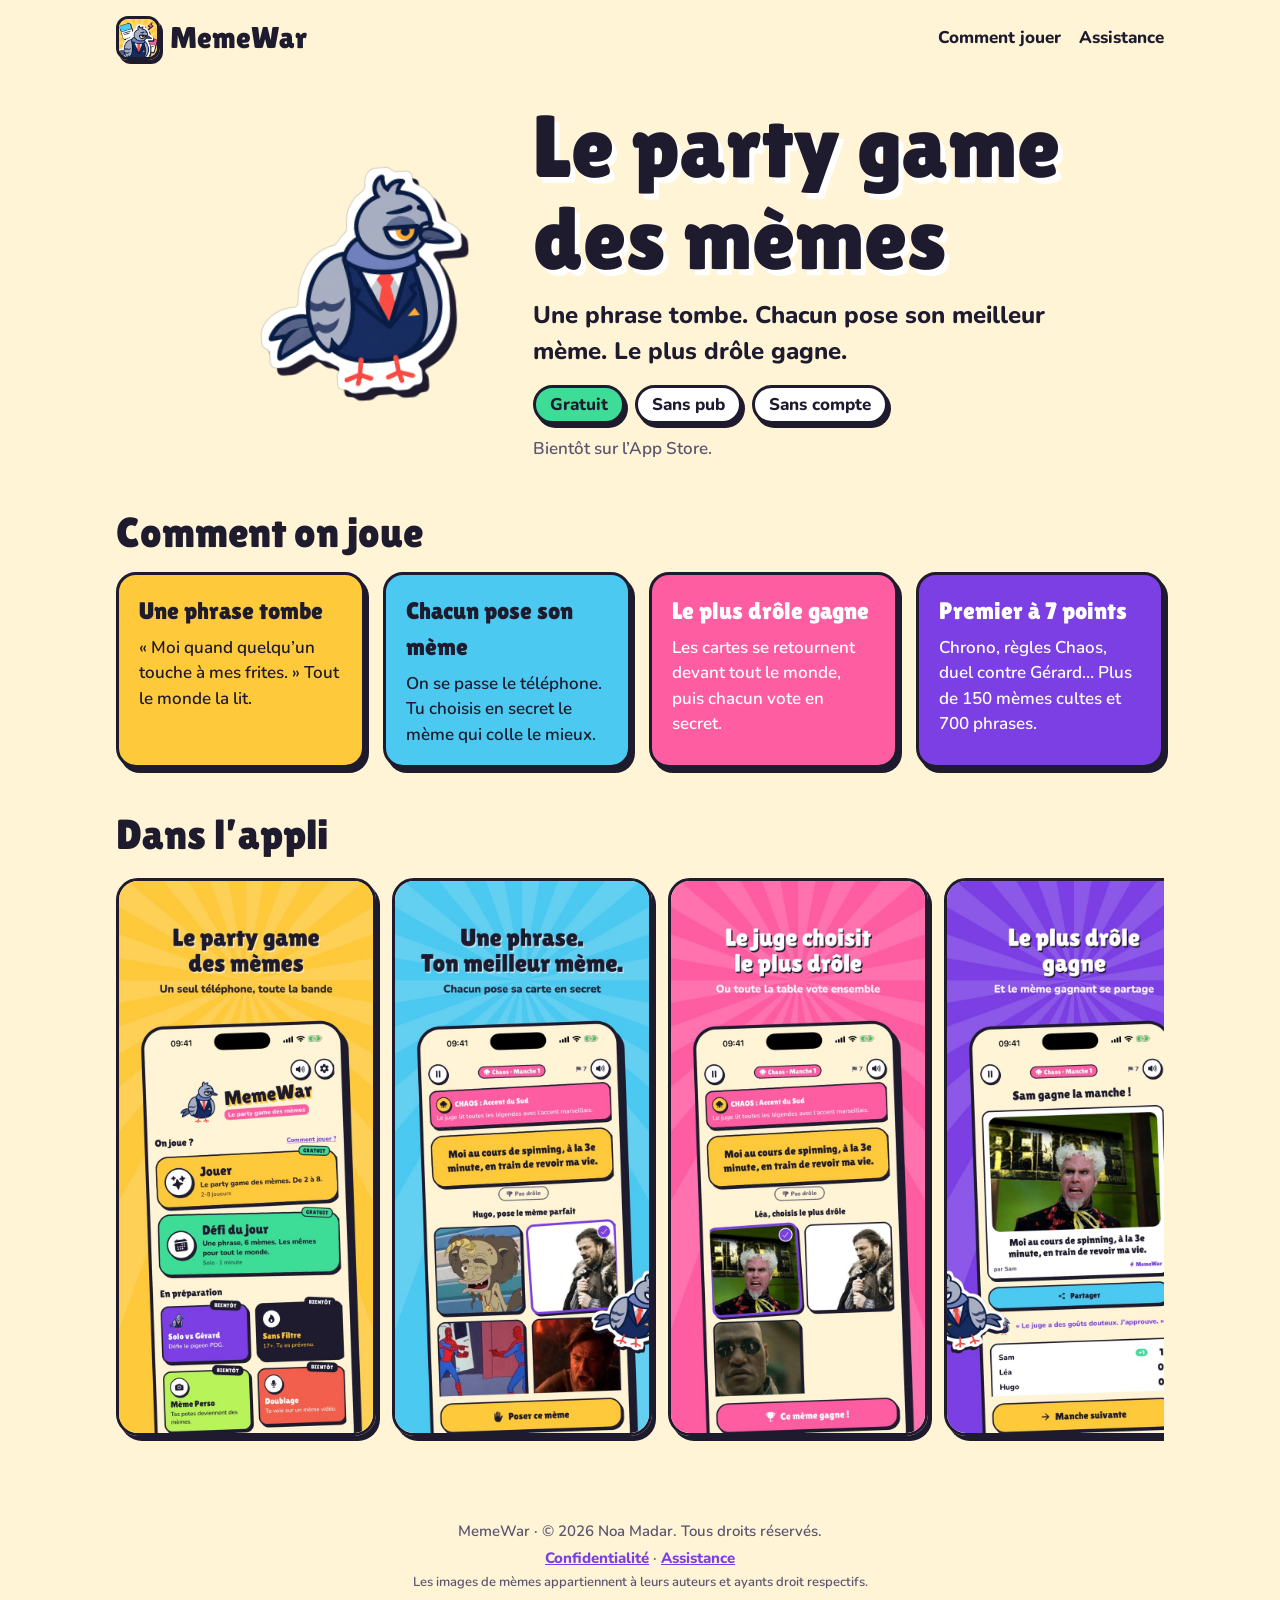
==== index.html @ fdfa9d1e "MemeWar website (home, privacy, support)" ====
<!doctype html>
<html lang="fr">
<head>
<meta charset="utf-8">
<meta name="viewport" content="width=device-width, initial-scale=1">
<title>MemeWar — le party game des mèmes</title>
<meta name="description" content="Une phrase tombe, chacun pose son meilleur mème, le plus drôle gagne. Le party game à jouer sur un seul téléphone.">
<meta property="og:title" content="MemeWar — le party game des mèmes">
<meta property="og:description" content="Une phrase tombe, chacun pose son meilleur mème, le plus drôle gagne. Le party game à jouer sur un seul téléphone.">
<meta property="og:image" content="img/icon.png">
<link rel="icon" href="img/icon.png">
<link rel="apple-touch-icon" href="img/icon.png">
<link rel="preconnect" href="https://fonts.googleapis.com">
<link rel="preconnect" href="https://fonts.gstatic.com" crossorigin>
<link href="https://fonts.googleapis.com/css2?family=Lilita+One&family=Nunito:wght@600;800&display=swap" rel="stylesheet">
<link rel="stylesheet" href="style.css">
</head>
<body>
<header class="top">
  <a class="brand" href="./"><img src="img/icon.png" alt="" width="44" height="44"><span>MemeWar</span></a>
  <nav><a href="./#jouer">Comment jouer</a><a href="assistance.html">Assistance</a></nav>
</header>
<main>
  <section class="hero">
    <img class="mascot" src="img/gerard.png" alt="Gérard, le pigeon PDG, mascotte de MemeWar" width="280" height="280">
    <div>
      <h1>Le party game<br>des mèmes</h1>
      <p class="lead">Une phrase tombe. Chacun pose son meilleur mème. Le plus drôle gagne.</p>
      <p class="badges"><span class="pill mint">Gratuit</span><span class="pill">Sans pub</span><span class="pill">Sans compte</span></p>
      <p class="soon">Bientôt sur l’App Store.</p>
    </div>
  </section>

  <section id="jouer" class="steps">
    <h2>Comment on joue</h2>
    <ol>
      <li class="card mustard"><strong>Une phrase tombe</strong><span>« Moi quand quelqu’un touche à mes frites. » Tout le monde la lit.</span></li>
      <li class="card sky"><strong>Chacun pose son mème</strong><span>On se passe le téléphone. Tu choisis en secret le mème qui colle le mieux.</span></li>
      <li class="card pink"><strong>Le plus drôle gagne</strong><span>Les cartes se retournent devant tout le monde, puis chacun vote en secret.</span></li>
      <li class="card purple"><strong>Premier à 7 points</strong><span>Chrono, règles Chaos, duel contre Gérard… Plus de 150 mèmes cultes et 700 phrases.</span></li>
    </ol>
  </section>

  <section class="shots">
    <h2>Dans l’appli</h2>
    <div class="strip">
      <img src="img/1-accueil.jpg" alt="Le party game des mèmes" width="330" height="717" loading="lazy">
      <img src="img/2-jeu.jpg" alt="Une phrase, ton meilleur mème" width="330" height="717" loading="lazy">
      <img src="img/3-table.jpg" alt="Tout le monde vote pour le plus drôle" width="330" height="717" loading="lazy">
      <img src="img/4-gagnant.jpg" alt="Le plus drôle gagne" width="330" height="717" loading="lazy">
      <img src="img/5-options.jpg" alt="Chrono, Chaos, Duel…" width="330" height="717" loading="lazy">
      <img src="img/6-fin.jpg" alt="Qui gagnera la MemeWar ?" width="330" height="717" loading="lazy">
    </div>
  </section>
</main>
<footer>
  <p>MemeWar · © 2026 Noa Madar. Tous droits réservés.</p>
  <p><a href="confidentialite.html">Confidentialité</a> · <a href="assistance.html">Assistance</a></p>
  <p class="small">Les images de mèmes appartiennent à leurs auteurs et ayants droit respectifs.</p>
</footer>
</body>
</html>
---- style.css ----
:root{--bg:#FFF4D6;--ink:#1E1B2E;--soft:#5B5670;--card:#fff;--mustard:#FFC93C;--purple:#7B3FE4;--pink:#FF5DA2;--mint:#3DDC97;--sky:#4CC9F0}
*{box-sizing:border-box}
html{-webkit-text-size-adjust:100%}
body{margin:0;background:var(--bg);color:var(--ink);font:600 17px/1.5 Nunito,system-ui,sans-serif}
a{color:var(--purple);font-weight:800}
h1,h2,.brand span{font-family:"Lilita One",system-ui,sans-serif;font-weight:400;line-height:1.05}
.top{display:flex;align-items:center;justify-content:space-between;gap:12px;flex-wrap:wrap;max-width:1080px;margin:0 auto;padding:16px}
.brand{display:flex;align-items:center;gap:10px;text-decoration:none;color:var(--ink)}
.brand img{border-radius:12px;border:3px solid var(--ink);box-shadow:3px 4px 0 var(--ink)}
.brand span{font-size:30px}
nav{display:flex;gap:18px}
nav a{color:var(--ink);text-decoration:none}
main{max-width:1080px;margin:0 auto;padding:0 16px 40px}
.hero{display:flex;align-items:center;gap:32px;padding:24px 0 40px;flex-wrap:wrap;justify-content:center}
.mascot{width:min(280px,70vw);height:auto;transform:rotate(-4deg)}
.hero h1{font-size:clamp(48px,9vw,88px);margin:0 0 12px;text-shadow:5px 6px 0 #fff}
.lead{font-size:clamp(19px,2.6vw,24px);font-weight:800;max-width:520px;margin:0 0 16px}
.badges{display:flex;gap:10px;flex-wrap:wrap;margin:0 0 12px}
.pill{border:3px solid var(--ink);border-radius:999px;background:#fff;padding:4px 14px;font-weight:800;box-shadow:3px 4px 0 var(--ink)}
.pill.mint{background:var(--mint)}
.soon{color:var(--soft);margin:0}
h2{font-size:clamp(30px,5vw,42px);margin:8px 0 18px}
.steps ol{list-style:none;padding:0;margin:0;display:grid;grid-template-columns:repeat(auto-fit,minmax(220px,1fr));gap:18px}
.card{background:var(--card);border:3px solid var(--ink);border-radius:20px;box-shadow:4px 5px 0 var(--ink);padding:18px 20px;margin:0 0 18px}
.steps .card{margin:0;display:flex;flex-direction:column;gap:6px}
.card strong{font-family:"Lilita One",system-ui,sans-serif;font-weight:400;font-size:24px}
.mustard{background:var(--mustard)}.sky{background:var(--sky)}.pink{background:var(--pink);color:#fff}.purple{background:var(--purple);color:#fff}.mint{background:var(--mint)}
.shots{padding-top:36px}
.strip{display:flex;gap:16px;overflow-x:auto;padding:4px 4px 16px;scroll-snap-type:x mandatory}
.strip img{flex:0 0 auto;width:min(260px,62vw);height:auto;border-radius:22px;border:3px solid var(--ink);box-shadow:4px 5px 0 var(--ink);scroll-snap-align:start}
.doc{max-width:760px}
.doc h1{font-size:clamp(40px,7vw,60px);margin:16px 0 8px}
.doc h2{font-size:24px;margin:0 0 6px}
.doc .card p{margin:0}
.meta{color:var(--soft);margin:0 0 20px}
.todo{background:var(--mustard);padding:0 6px;border-radius:6px}
footer{text-align:center;color:var(--soft);padding:24px 16px 40px;font-size:15px}
footer p{margin:4px 0}.small{font-size:13px}
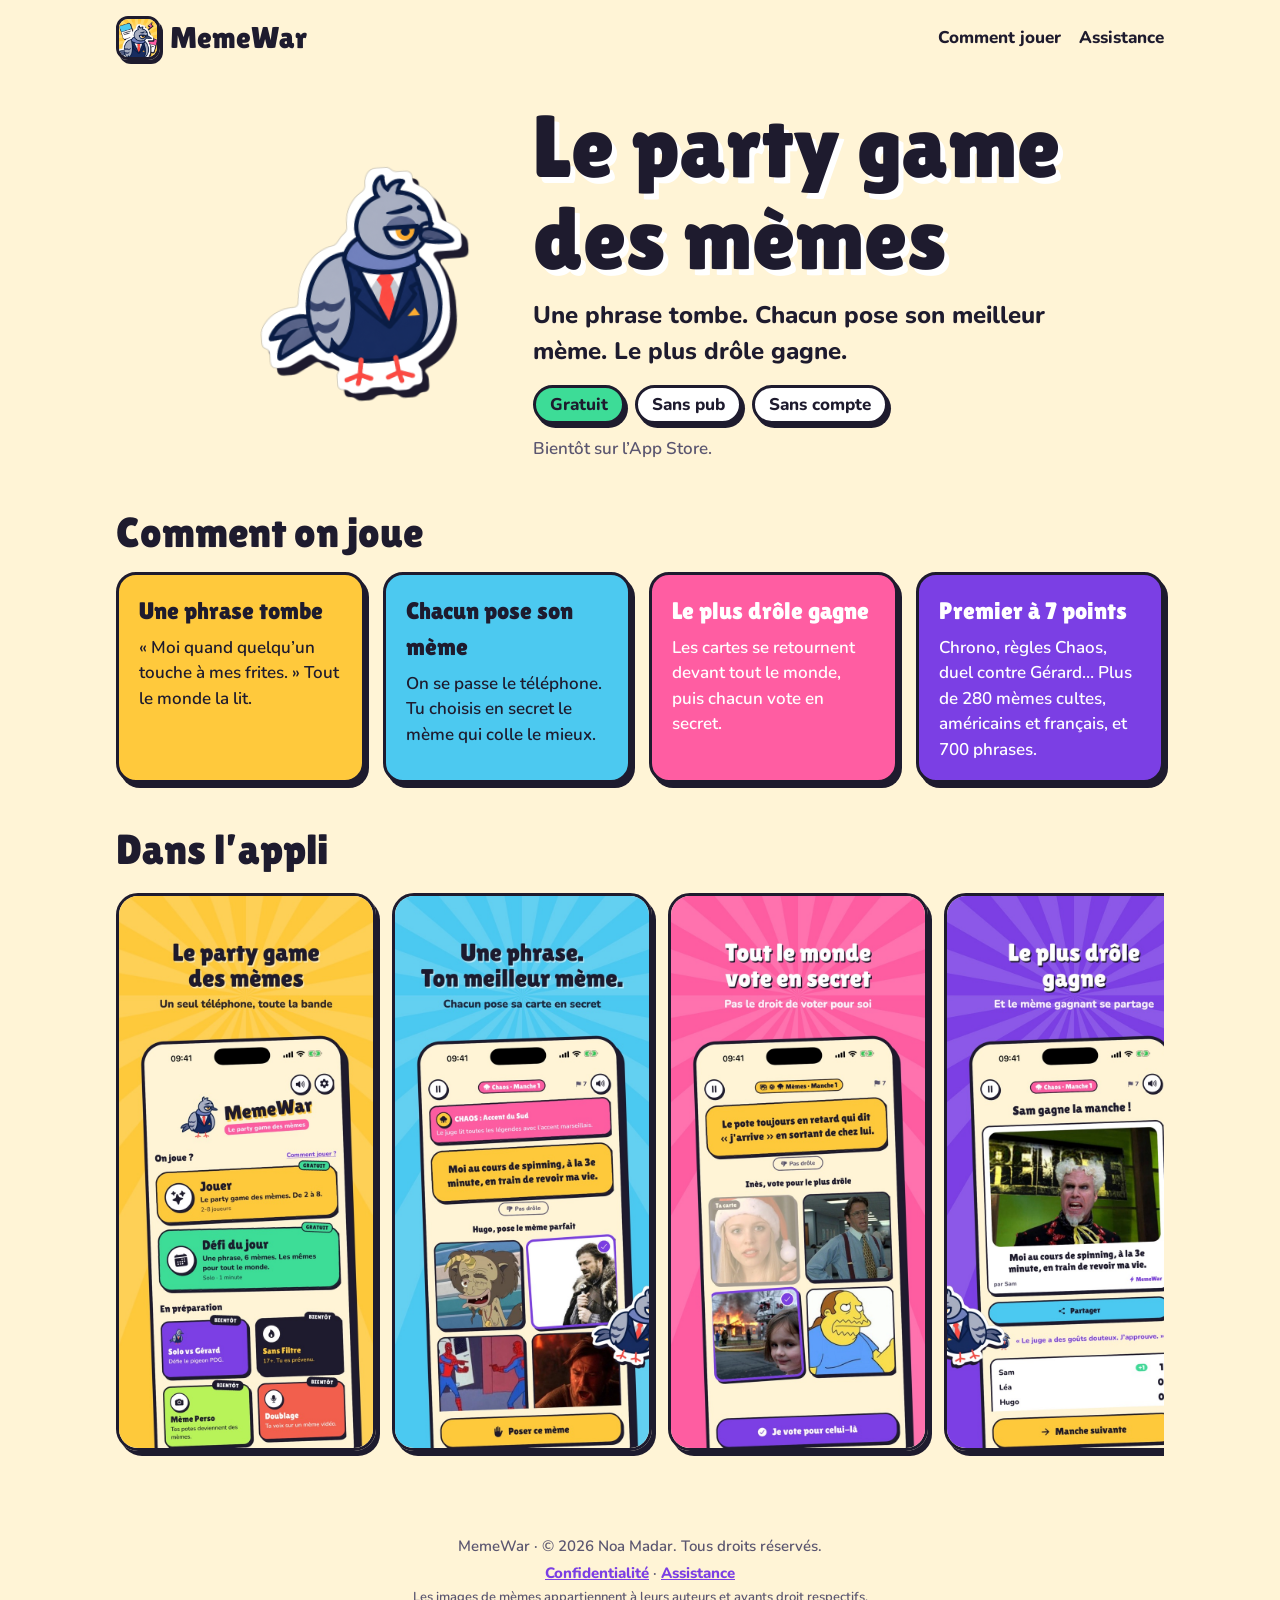
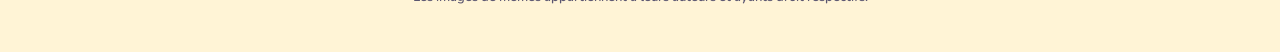
==== commit 1503d340: "Update site" ====
--- a/index.html
+++ b/index.html
@@ -37,7 +37,7 @@
       <li class="card mustard"><strong>Une phrase tombe</strong><span>« Moi quand quelqu’un touche à mes frites. » Tout le monde la lit.</span></li>
       <li class="card sky"><strong>Chacun pose son mème</strong><span>On se passe le téléphone. Tu choisis en secret le mème qui colle le mieux.</span></li>
       <li class="card pink"><strong>Le plus drôle gagne</strong><span>Les cartes se retournent devant tout le monde, puis chacun vote en secret.</span></li>
-      <li class="card purple"><strong>Premier à 7 points</strong><span>Chrono, règles Chaos, duel contre Gérard… Plus de 150 mèmes cultes et 700 phrases.</span></li>
+      <li class="card purple"><strong>Premier à 7 points</strong><span>Chrono, règles Chaos, duel contre Gérard… Plus de 280 mèmes cultes, américains et français, et 700 phrases.</span></li>
     </ol>
   </section>
 
--- a/style.css
+++ b/style.css
@@ -33,6 +33,7 @@
 .doc h2{font-size:24px;margin:0 0 6px}
 .doc .card p{margin:0}
 .meta{color:var(--soft);margin:0 0 20px}
+.join{text-align:center}.mascot.small{width:140px;height:auto;margin:8px auto 0;display:block;transform:rotate(-4deg)}.code{font:400 64px/1 "Lilita One",system-ui;letter-spacing:12px;color:var(--purple);margin:4px 0 18px}.btn{display:inline-block;background:var(--mustard);color:var(--ink);text-decoration:none;font:400 24px "Lilita One",system-ui;border:3px solid var(--ink);border-radius:999px;padding:14px 28px;box-shadow:4px 5px 0 var(--ink);margin-bottom:24px}.join .card{text-align:left}
 .todo{background:var(--mustard);padding:0 6px;border-radius:6px}
 footer{text-align:center;color:var(--soft);padding:24px 16px 40px;font-size:15px}
 footer p{margin:4px 0}.small{font-size:13px}
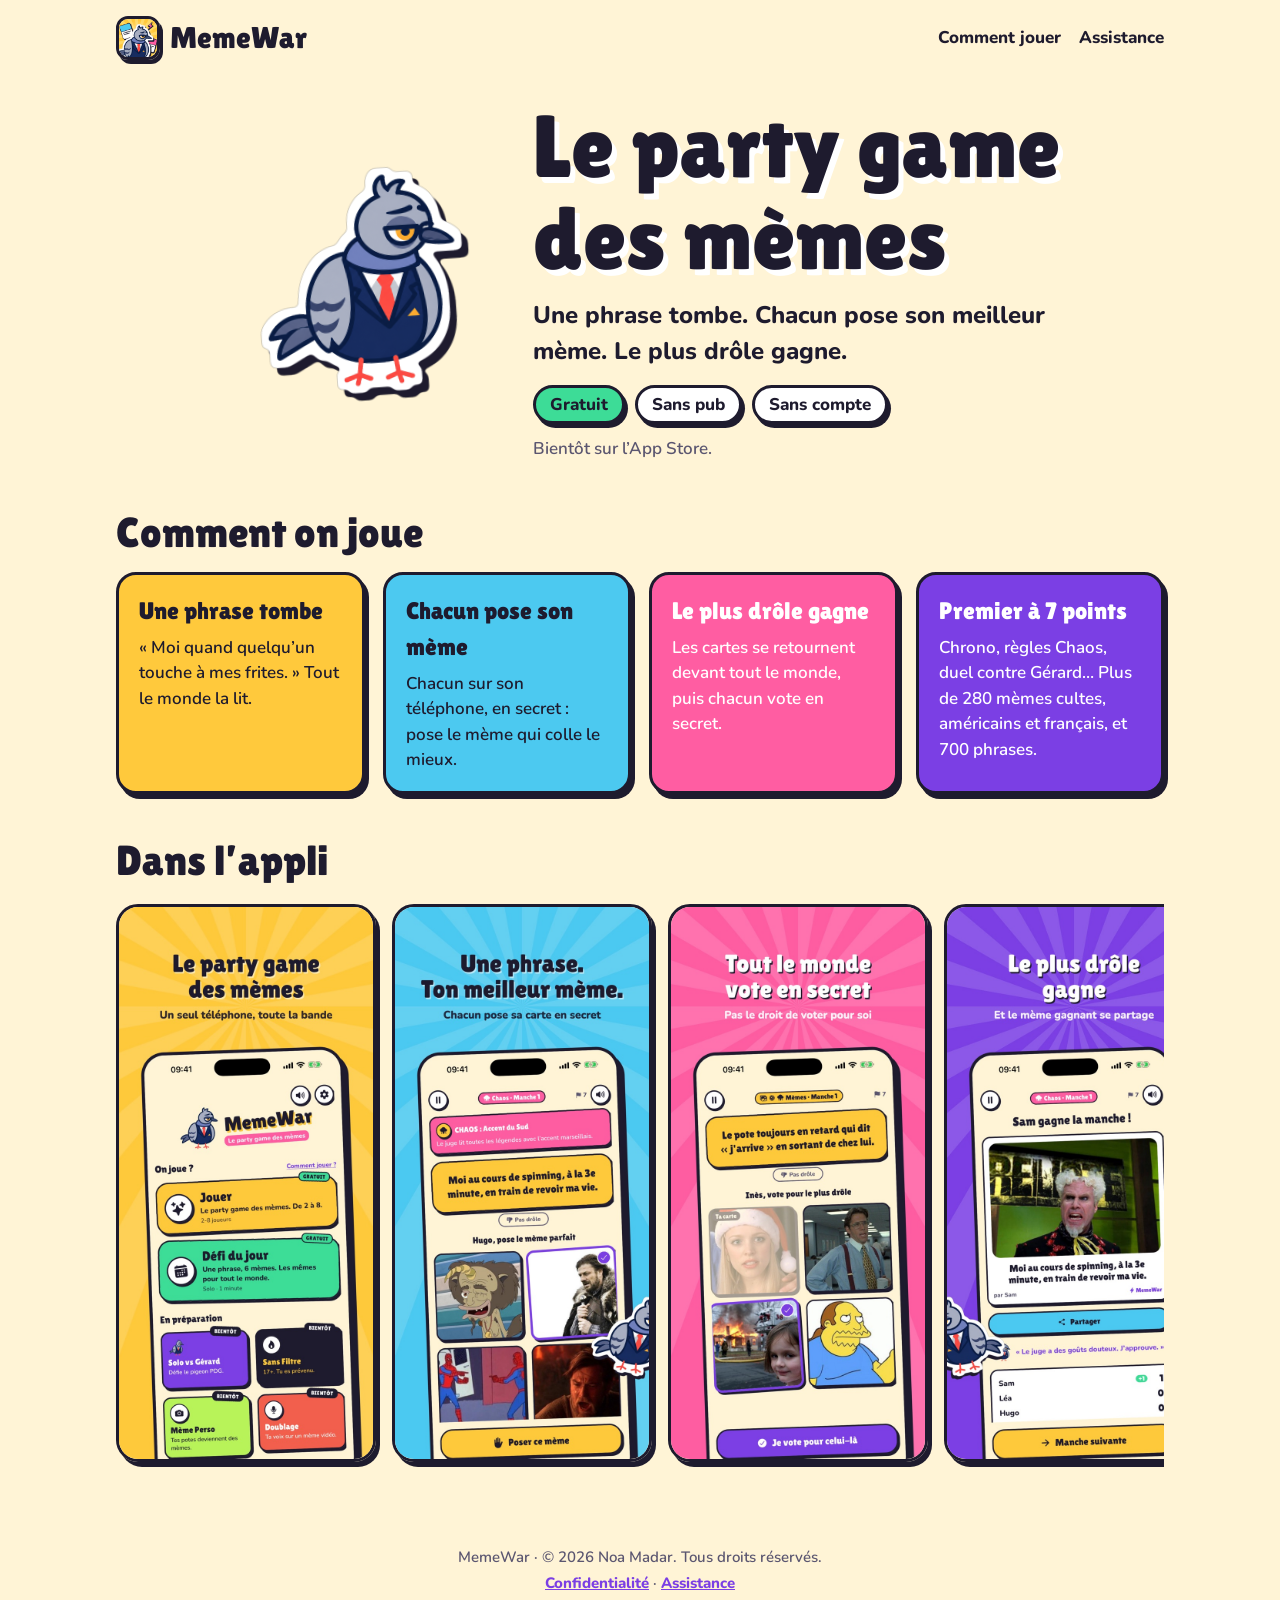
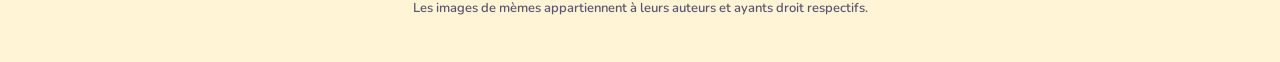
==== commit b73a35e8: "Update site" ====
--- a/index.html
+++ b/index.html
@@ -4,9 +4,9 @@
 <meta charset="utf-8">
 <meta name="viewport" content="width=device-width, initial-scale=1">
 <title>MemeWar — le party game des mèmes</title>
-<meta name="description" content="Une phrase tombe, chacun pose son meilleur mème, le plus drôle gagne. Le party game à jouer sur un seul téléphone.">
+<meta name="description" content="Une phrase tombe, chacun pose son meilleur mème, le plus drôle gagne. Le party game où chacun joue sur son téléphone.">
 <meta property="og:title" content="MemeWar — le party game des mèmes">
-<meta property="og:description" content="Une phrase tombe, chacun pose son meilleur mème, le plus drôle gagne. Le party game à jouer sur un seul téléphone.">
+<meta property="og:description" content="Une phrase tombe, chacun pose son meilleur mème, le plus drôle gagne. Le party game où chacun joue sur son téléphone.">
 <meta property="og:image" content="img/icon.png">
 <link rel="icon" href="img/icon.png">
 <link rel="apple-touch-icon" href="img/icon.png">
@@ -35,7 +35,7 @@
     <h2>Comment on joue</h2>
     <ol>
       <li class="card mustard"><strong>Une phrase tombe</strong><span>« Moi quand quelqu’un touche à mes frites. » Tout le monde la lit.</span></li>
-      <li class="card sky"><strong>Chacun pose son mème</strong><span>On se passe le téléphone. Tu choisis en secret le mème qui colle le mieux.</span></li>
+      <li class="card sky"><strong>Chacun pose son mème</strong><span>Chacun sur son téléphone, en secret : pose le mème qui colle le mieux.</span></li>
       <li class="card pink"><strong>Le plus drôle gagne</strong><span>Les cartes se retournent devant tout le monde, puis chacun vote en secret.</span></li>
       <li class="card purple"><strong>Premier à 7 points</strong><span>Chrono, règles Chaos, duel contre Gérard… Plus de 280 mèmes cultes, américains et français, et 700 phrases.</span></li>
     </ol>
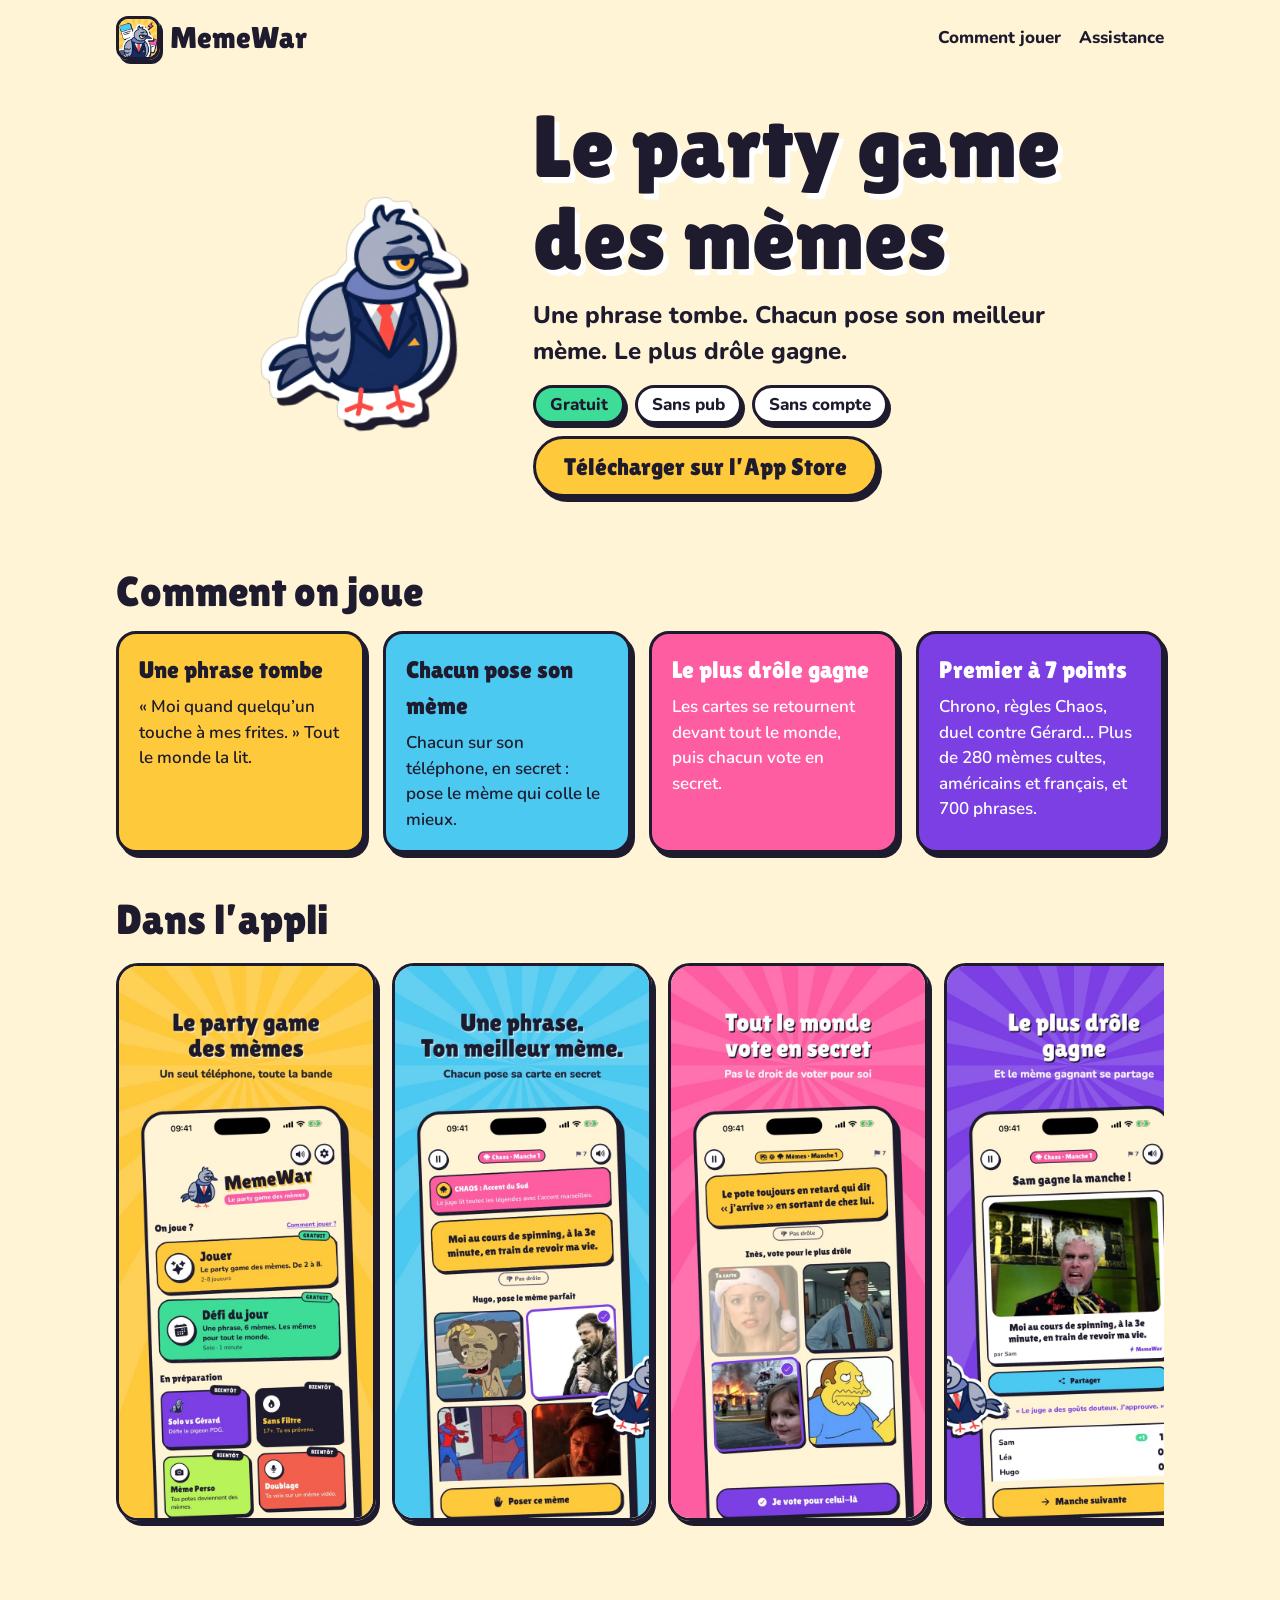
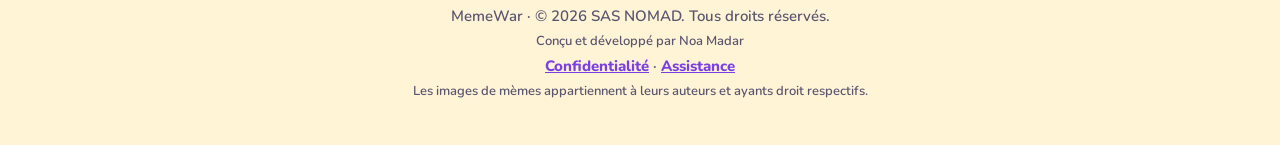
==== commit 41578cec: "Update site" ====
--- a/index.html
+++ b/index.html
@@ -27,7 +27,7 @@
       <h1>Le party game<br>des mèmes</h1>
       <p class="lead">Une phrase tombe. Chacun pose son meilleur mème. Le plus drôle gagne.</p>
       <p class="badges"><span class="pill mint">Gratuit</span><span class="pill">Sans pub</span><span class="pill">Sans compte</span></p>
-      <p class="soon">Bientôt sur l’App Store.</p>
+      <a class="btn" href="https://apps.apple.com/fr/app/memewar/id6827291937">Télécharger sur l’App Store</a>
     </div>
   </section>
 
@@ -54,7 +54,8 @@
   </section>
 </main>
 <footer>
-  <p>MemeWar · © 2026 Noa Madar. Tous droits réservés.</p>
+  <p>MemeWar · © 2026 SAS NOMAD. Tous droits réservés.</p>
+  <p class="small">Conçu et développé par Noa Madar</p>
   <p><a href="confidentialite.html">Confidentialité</a> · <a href="assistance.html">Assistance</a></p>
   <p class="small">Les images de mèmes appartiennent à leurs auteurs et ayants droit respectifs.</p>
 </footer>
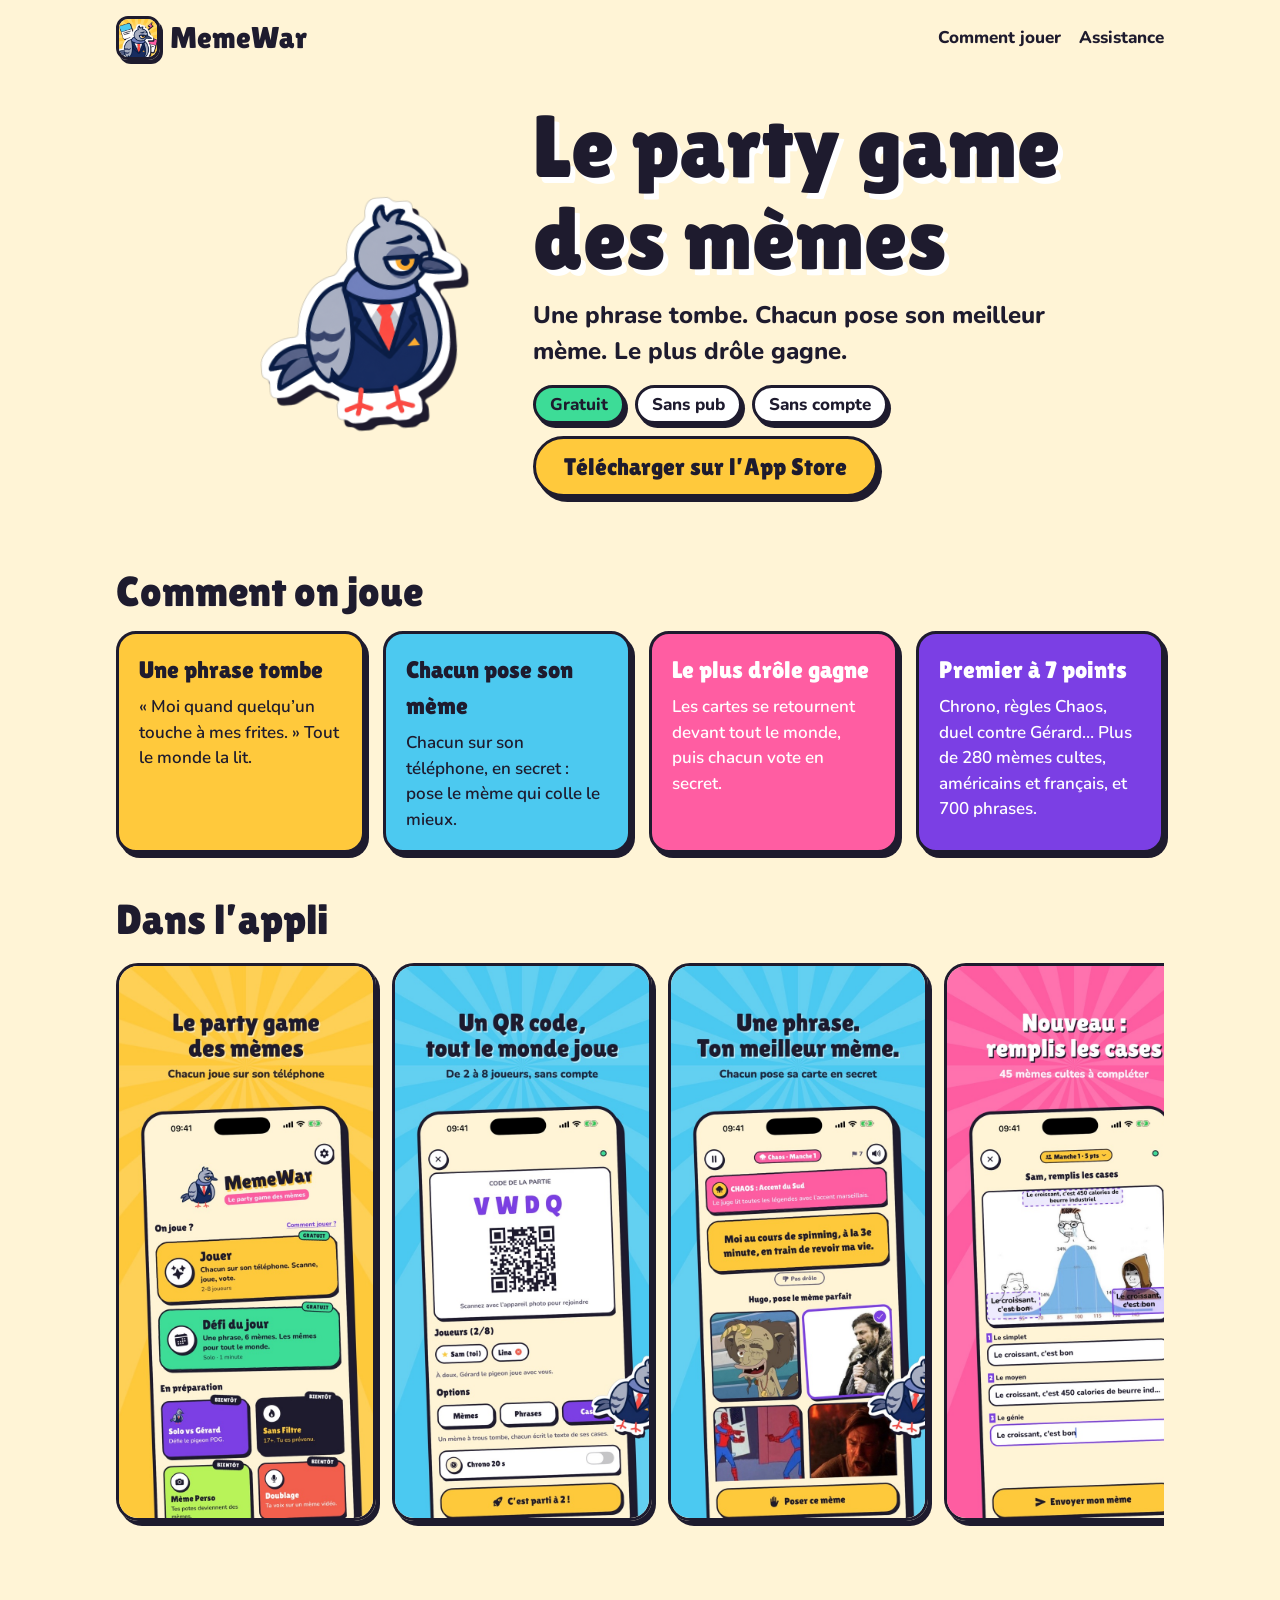
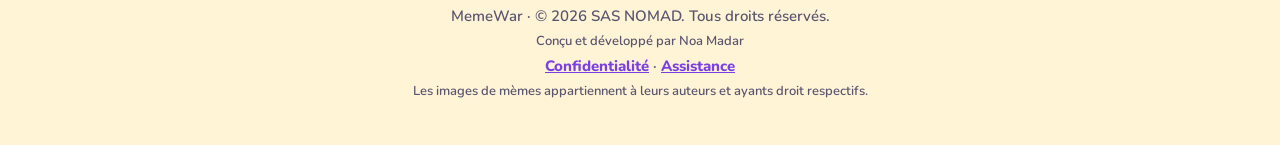
==== commit a323ccf5: "Update site" ====
--- a/index.html
+++ b/index.html
@@ -44,11 +44,11 @@
   <section class="shots">
     <h2>Dans l’appli</h2>
     <div class="strip">
-      <img src="img/1-accueil.jpg" alt="Le party game des mèmes" width="330" height="717" loading="lazy">
+      <img src="img/1.1-1-accueil.jpg" alt="Le party game des mèmes" width="330" height="717" loading="lazy">
+      <img src="img/1.1-2-salon.jpg" alt="Un QR code, tout le monde joue" width="330" height="717" loading="lazy">
       <img src="img/2-jeu.jpg" alt="Une phrase, ton meilleur mème" width="330" height="717" loading="lazy">
-      <img src="img/3-table.jpg" alt="Tout le monde vote pour le plus drôle" width="330" height="717" loading="lazy">
-      <img src="img/4-gagnant.jpg" alt="Le plus drôle gagne" width="330" height="717" loading="lazy">
-      <img src="img/5-options.jpg" alt="Chrono, Chaos, Duel…" width="330" height="717" loading="lazy">
+      <img src="img/1.1-3-cases.jpg" alt="Nouveau : remplis les cases" width="330" height="717" loading="lazy">
+      <img src="img/1.1-4-resultat.jpg" alt="Tout le monde vote en secret" width="330" height="717" loading="lazy">
       <img src="img/6-fin.jpg" alt="Qui gagnera la MemeWar ?" width="330" height="717" loading="lazy">
     </div>
   </section>
